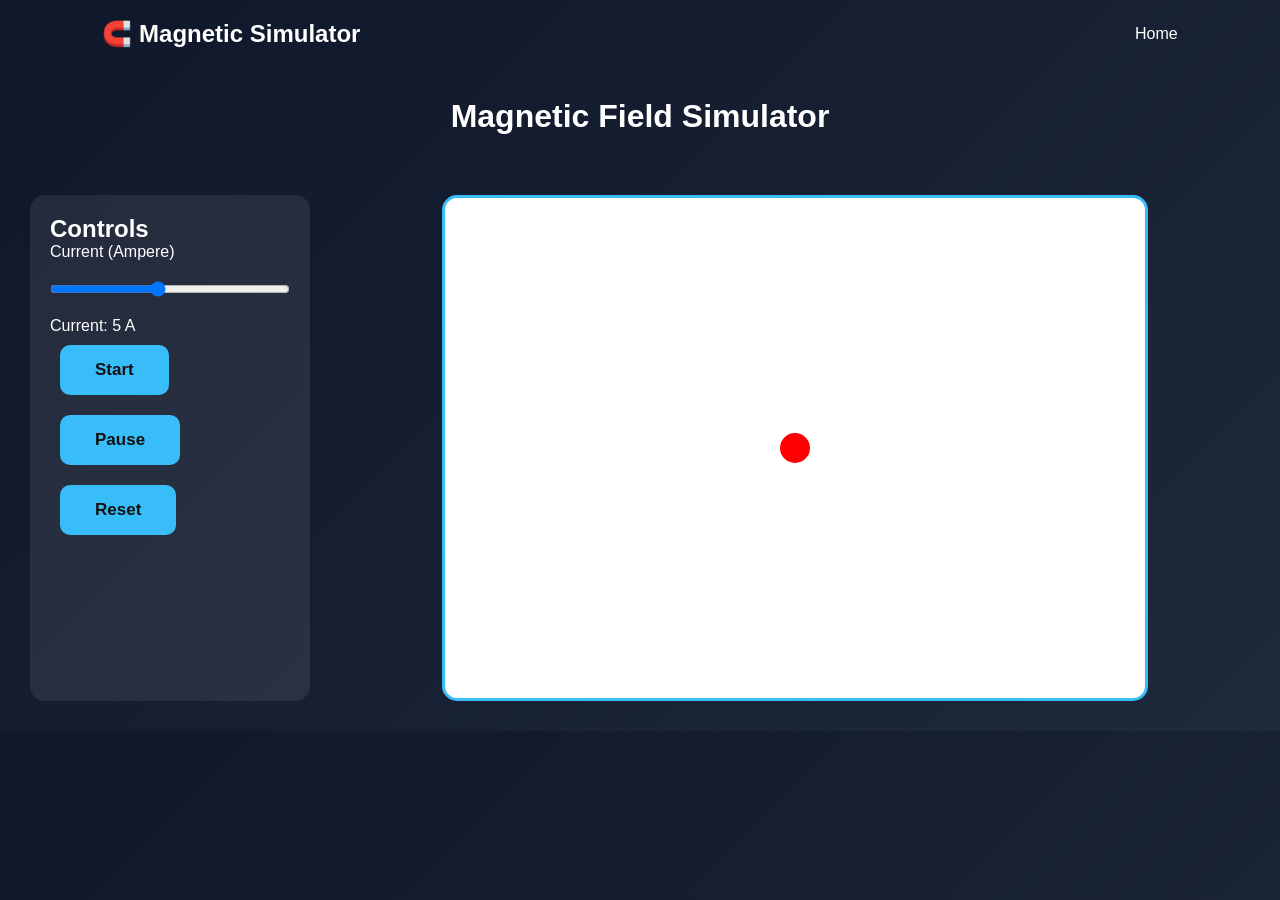
==== pages/field.html @ 845d24bc "Milestone 2: Draw current carrying wire" ====
<!DOCTYPE html>
<html lang="en">
<head>
    <meta charset="UTF-8">
    <meta name="viewport" content="width=device-width, initial-scale=1.0">
    <title>Magnetic Field Simulator</title>

    <link rel="stylesheet" href="../css/style.css">
</head>

<body>

<nav class="navbar">

    <div class="logo">
        🧲 Magnetic Simulator
    </div>

    <ul class="nav-links">
        <li><a href="../index.html">Home</a></li>
    </ul>

</nav>

<h1 class="page-title">
    Magnetic Field Simulator
</h1>

<div class="simulation-container">

    <div class="control-panel">

        <h2>Controls</h2>

        <label>Current (Ampere)</label>

        <input
            type="range"
            id="currentSlider"
            min="1"
            max="10"
            value="5">

        <p>
            Current:
            <span id="currentValue">5</span> A
        </p>

        <button id="startBtn">Start</button>
        <button id="pauseBtn">Pause</button>
        <button id="resetBtn">Reset</button>

    </div>

    <div class="canvas-panel">

        <canvas
            id="simulationCanvas"
            width="700"
            height="500">
        </canvas>

    </div>

</div>

<script src="../js/field.js"></script>

</body>
</html>
---- css/style.css ----
*{
    margin:0;
    padding:0;
    box-sizing:border-box;
}

body{

    font-family:'Poppins',sans-serif;

    background:linear-gradient(135deg,#0f172a,#1e293b);

    color:white;

}

.navbar{

    display:flex;

    justify-content:space-between;

    align-items:center;

    padding:20px 8%;

}

.logo{

    font-size:24px;

    font-weight:700;

}

.nav-links{

    display:flex;

    list-style:none;

    gap:30px;

}

.nav-links a{

    color:white;

    text-decoration:none;

}

.hero{

    min-height:80vh;

    display:flex;

    flex-direction:column;

    justify-content:center;

    align-items:center;

    text-align:center;

    padding:40px;

}

.hero h1{

    font-size:3.5rem;

    max-width:900px;

}

.hero p{

    max-width:700px;

    margin-top:20px;

    line-height:1.8;

    color:#cbd5e1;

}

.buttons{

    margin-top:40px;

}

button{

    padding:15px 35px;

    border:none;

    border-radius:10px;

    cursor:pointer;

    font-size:17px;

    margin:10px;

    background:#38bdf8;

    color:#111;

    font-weight:600;

}

.secondary{

    background:transparent;

    color:white;

    border:2px solid white;

}

.features{

    display:grid;

    grid-template-columns:repeat(auto-fit,minmax(250px,1fr));

    gap:30px;

    padding:60px 8%;

}

.card{

    background:rgba(255,255,255,0.08);

    border-radius:15px;

    padding:35px;

    text-align:center;

    backdrop-filter:blur(10px);

}

.card i{

    font-size:45px;

    color:#38bdf8;

    margin-bottom:20px;

}

.card h2{

    margin-bottom:15px;

}

.card p{

    color:#cbd5e1;

}

footer{

    text-align:center;

    padding:30px;

    color:#94a3b8;

}
.page-title{

    text-align:center;

    margin:30px 0;

}

.simulation-container{

    display:flex;

    gap:30px;

    padding:30px;

}

.control-panel{

    width:280px;

    background:rgba(255,255,255,0.08);

    border-radius:15px;

    padding:20px;

}

.control-panel input{

    width:100%;

    margin:20px 0;

}

.canvas-panel{

    flex:1;

    display:flex;

    justify-content:center;

    align-items:center;

}

canvas{

    background:white;

    border-radius:15px;

    border:3px solid #38bdf8;

}
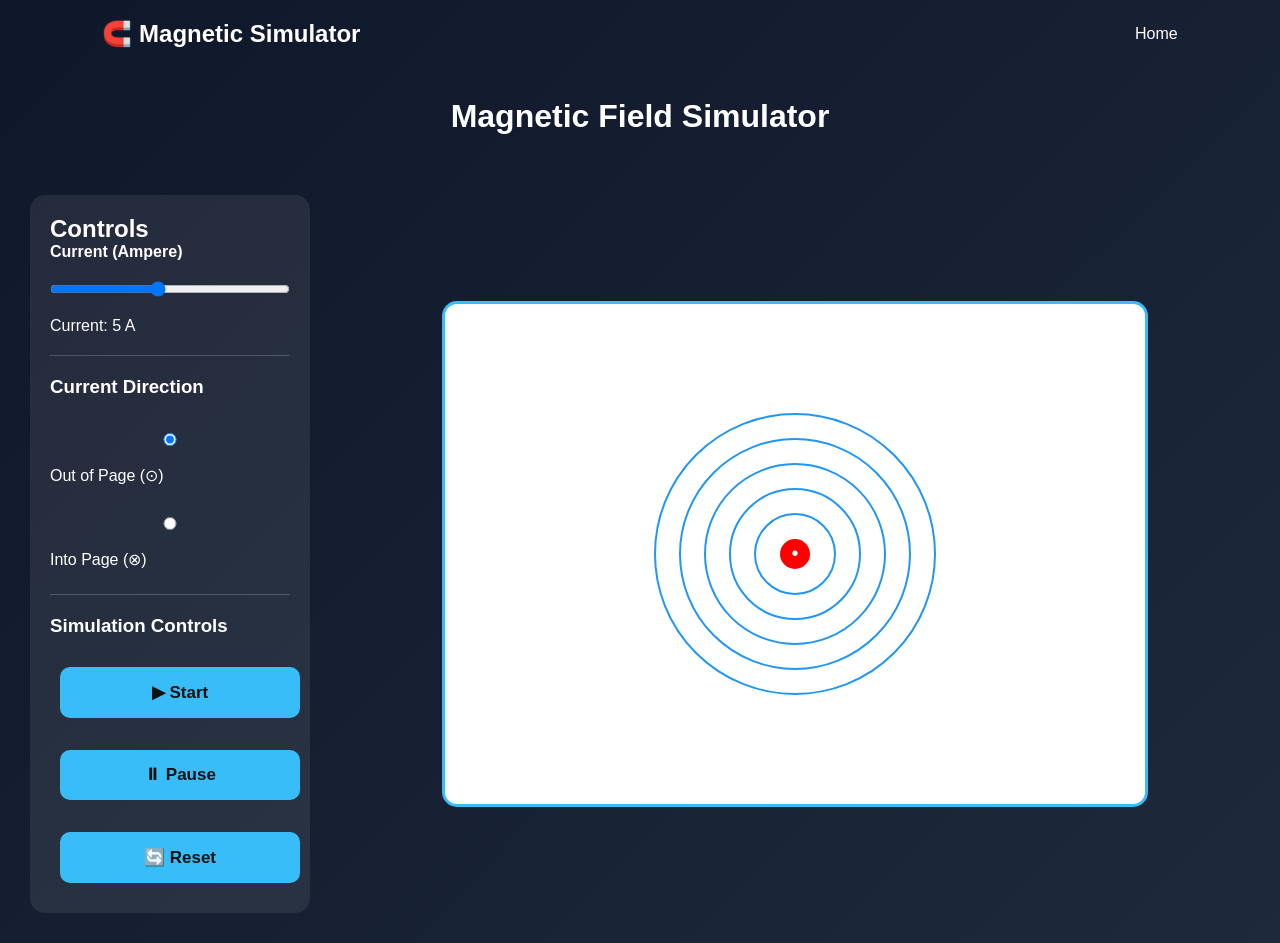
==== commit 3dd497d8: "Lesson 6: Added current direction controls and improved UI" ====
--- a/pages/field.html
+++ b/pages/field.html
@@ -10,61 +10,103 @@
 
 <body>
 
-<nav class="navbar">
+    <!-- Navigation Bar -->
+    <nav class="navbar">
 
-    <div class="logo">
-        🧲 Magnetic Simulator
-    </div>
+        <div class="logo">
+            🧲 Magnetic Simulator
+        </div>
 
-    <ul class="nav-links">
-        <li><a href="../index.html">Home</a></li>
-    </ul>
+        <ul class="nav-links">
+            <li><a href="../index.html">Home</a></li>
+        </ul>
 
-</nav>
+    </nav>
 
-<h1 class="page-title">
-    Magnetic Field Simulator
-</h1>
+    <!-- Page Title -->
+    <h1 class="page-title">
+        Magnetic Field Simulator
+    </h1>
 
-<div class="simulation-container">
+    <div class="simulation-container">
 
-    <div class="control-panel">
+        <!-- Control Panel -->
+        <div class="control-panel">
 
-        <h2>Controls</h2>
+            <h2>Controls</h2>
 
-        <label>Current (Ampere)</label>
+            <!-- Current Slider -->
+            <label for="currentSlider"><strong>Current (Ampere)</strong></label>
 
-        <input
-            type="range"
-            id="currentSlider"
-            min="1"
-            max="10"
-            value="5">
+            <input
+                type="range"
+                id="currentSlider"
+                min="1"
+                max="10"
+                value="5">
 
-        <p>
-            Current:
-            <span id="currentValue">5</span> A
-        </p>
+            <p>
+                Current:
+                <span id="currentValue">5</span> A
+            </p>
 
-        <button id="startBtn">Start</button>
-        <button id="pauseBtn">Pause</button>
-        <button id="resetBtn">Reset</button>
+            <hr>
+
+            <!-- Current Direction -->
+            <h3>Current Direction</h3>
+
+            <div class="direction-group">
+
+                <label>
+                    <input
+                        type="radio"
+                        name="direction"
+                        value="out"
+                        checked>
+                    Out of Page (⊙)
+                </label>
+
+                <label>
+                    <input
+                        type="radio"
+                        name="direction"
+                        value="in">
+                    Into Page (⊗)
+                </label>
+
+            </div>
+
+            <hr>
+
+            <!-- Simulation Buttons -->
+            <h3>Simulation Controls</h3>
+
+            <div class="button-group">
+
+                <button id="startBtn">▶ Start</button>
+
+                <button id="pauseBtn">⏸ Pause</button>
+
+                <button id="resetBtn">🔄 Reset</button>
+
+            </div>
+
+        </div>
+
+        <!-- Simulation Canvas -->
+        <div class="canvas-panel">
+
+            <canvas
+                id="simulationCanvas"
+                width="700"
+                height="500">
+            </canvas>
+
+        </div>
 
     </div>
 
-    <div class="canvas-panel">
-
-        <canvas
-            id="simulationCanvas"
-            width="700"
-            height="500">
-        </canvas>
-
-    </div>
-
-</div>
-
-<script src="../js/field.js"></script>
+    <script src="../js/field.js"></script>
 
 </body>
 </html>
--- a/css/style.css
+++ b/css/style.css
@@ -243,4 +243,36 @@
 
     border:3px solid #38bdf8;
 
+}
+.button-group{
+    display: flex;
+    flex-direction: column;
+    gap: 12px;
+    margin-top: 20px;
+}
+
+.button-group button{
+    width: 100%;
+}
+.direction-group {
+    display: flex;
+    flex-direction: column;
+    gap: 12px;
+    margin: 15px 0 25px;
+}
+
+.button-group {
+    display: flex;
+    flex-direction: column;
+    gap: 12px;
+}
+
+.button-group button {
+    width: 100%;
+}
+
+.control-panel hr {
+    margin: 20px 0;
+    border: none;
+    border-top: 1px solid rgba(255,255,255,0.2);
 }
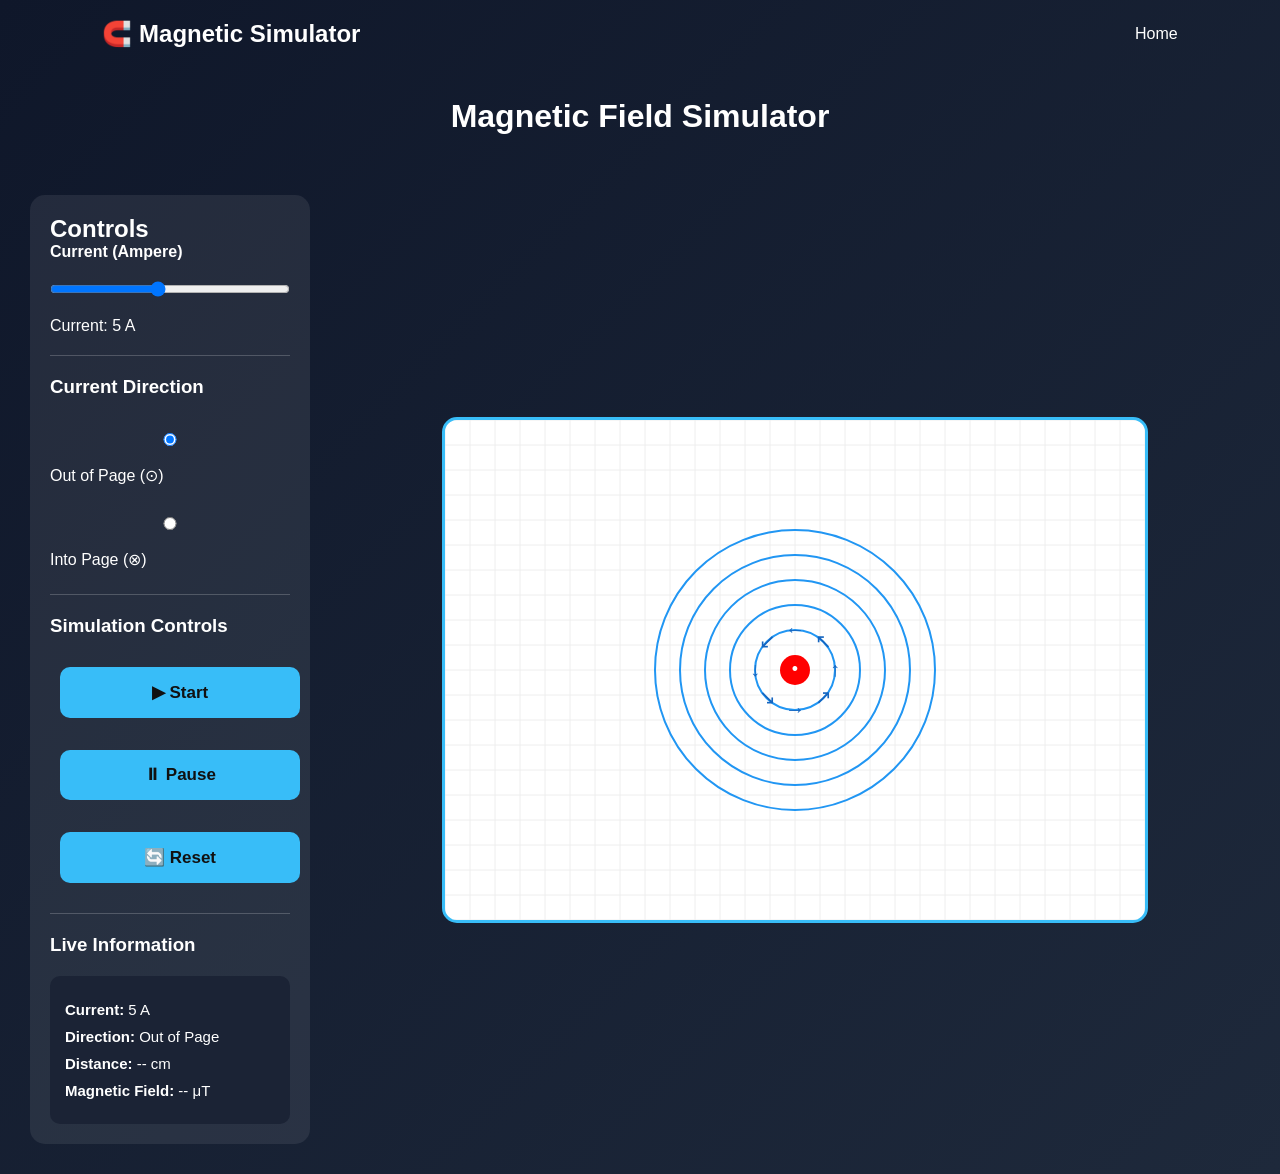
==== commit c3d972f6: "Lesson 9: Added live information panel" ====
--- a/pages/field.html
+++ b/pages/field.html
@@ -10,7 +10,7 @@
 
 <body>
 
-    <!-- Navigation Bar -->
+    <!-- ===================== NAVBAR ===================== -->
     <nav class="navbar">
 
         <div class="logo">
@@ -23,20 +23,23 @@
 
     </nav>
 
-    <!-- Page Title -->
+    <!-- ===================== PAGE TITLE ===================== -->
     <h1 class="page-title">
         Magnetic Field Simulator
     </h1>
 
+    <!-- ===================== MAIN CONTAINER ===================== -->
     <div class="simulation-container">
 
-        <!-- Control Panel -->
+        <!-- ===================== CONTROL PANEL ===================== -->
         <div class="control-panel">
 
             <h2>Controls</h2>
 
             <!-- Current Slider -->
-            <label for="currentSlider"><strong>Current (Ampere)</strong></label>
+            <label for="currentSlider">
+                <strong>Current (Ampere)</strong>
+            </label>
 
             <input
                 type="range"
@@ -78,22 +81,57 @@
 
             <hr>
 
-            <!-- Simulation Buttons -->
+            <!-- Simulation Controls -->
             <h3>Simulation Controls</h3>
 
             <div class="button-group">
 
-                <button id="startBtn">▶ Start</button>
+                <button id="startBtn">
+                    ▶ Start
+                </button>
 
-                <button id="pauseBtn">⏸ Pause</button>
+                <button id="pauseBtn">
+                    ⏸ Pause
+                </button>
 
-                <button id="resetBtn">🔄 Reset</button>
+                <button id="resetBtn">
+                    🔄 Reset
+                </button>
+
+            </div>
+
+            <hr>
+
+            <!-- Live Information -->
+            <h3>Live Information</h3>
+
+            <div class="info-panel">
+
+                <p>
+                    <strong>Current:</strong>
+                    <span id="infoCurrent">5 A</span>
+                </p>
+
+                <p>
+                    <strong>Direction:</strong>
+                    <span id="infoDirection">Out of Page</span>
+                </p>
+
+                <p>
+                    <strong>Distance:</strong>
+                    <span id="infoDistance">-- cm</span>
+                </p>
+
+                <p>
+                    <strong>Magnetic Field:</strong>
+                    <span id="infoField">-- μT</span>
+                </p>
 
             </div>
 
         </div>
 
-        <!-- Simulation Canvas -->
+        <!-- ===================== SIMULATION AREA ===================== -->
         <div class="canvas-panel">
 
             <canvas
--- a/css/style.css
+++ b/css/style.css
@@ -275,4 +275,20 @@
     margin: 20px 0;
     border: none;
     border-top: 1px solid rgba(255,255,255,0.2);
+}
+/* ===========================
+   Live Information Panel
+=========================== */
+
+.info-panel{
+    margin-top:20px;
+    padding:15px;
+    border-radius:10px;
+    background:#1b2335;
+    color:white;
+    font-size:15px;
+}
+
+.info-panel p{
+    margin:10px 0;
 }
